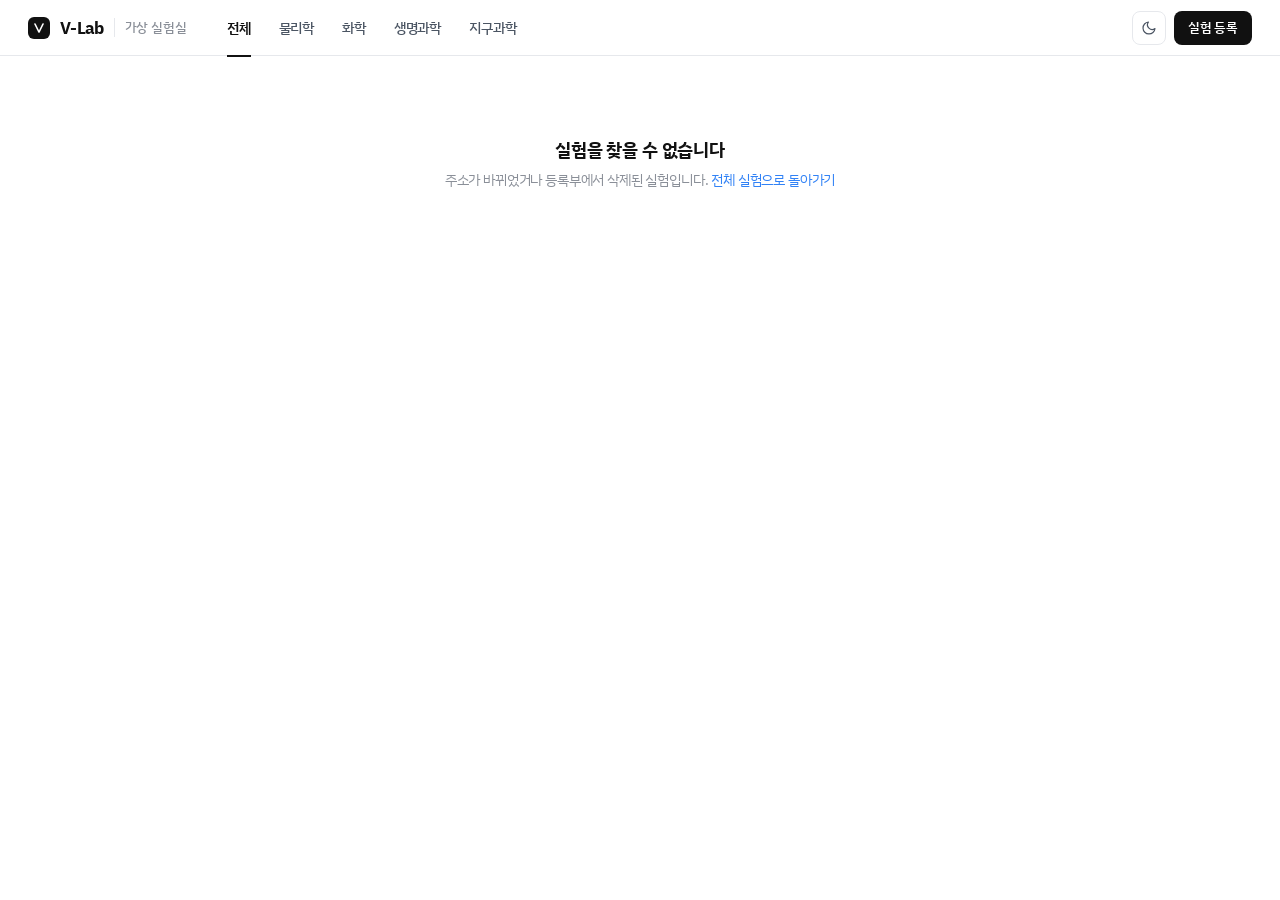
==== lab.html @ 19ac1adb "V-Lab 가상 실험실 사이트 초기 구축 - 홈/과목별 실험 그리드, 검색, 학년·단원 필터, 최근 본 실험 (index.html) - 실험 뷰어: 상단 바 고정, 개별 실험 탭," ====
<!DOCTYPE html>
<html lang="ko">
<head>
  <meta charset="UTF-8">
  <meta name="viewport" content="width=device-width, initial-scale=1">
  <title>실험 · V-Lab</title>
  <link rel="icon" href="data:image/svg+xml,%3Csvg xmlns='http://www.w3.org/2000/svg' viewBox='0 0 24 24'%3E%3Crect width='24' height='24' rx='6' fill='%23111'/%3E%3Cpath d='M6 6l6 12 6-12' fill='none' stroke='%23fff' stroke-width='2.6' stroke-linecap='round' stroke-linejoin='round'/%3E%3C/svg%3E">
  <link rel="stylesheet" href="assets/css/site.css">
  <script src="data/labs.js"></script>
  <script src="assets/js/site.js"></script>
  <style>
    .fs-exit { position: fixed; right: 14px; top: 14px; z-index: 30; display: none; }
    body.fs .fs-exit { display: inline-flex; opacity: .35; }
    body.fs .fs-exit:hover { opacity: 1; }
  </style>
</head>
<body class="viewer">
  <div id="hdr"></div>
  <div id="app" style="display:contents"></div>
  <button class="ic fs-exit" id="fsExit" title="전체화면 종료"></button>

  <script>
    (function () {
      const { D, SUBJ, I, esc, items, recent } = VL;
      const p = new URLSearchParams(location.search);
      const lab = D.labs.find(l => l.id === p.get("id"));
      const app = document.getElementById("app");

      if (!lab) {
        document.getElementById("hdr").innerHTML = VL.header("all", { search: false });
        VL.bindHeader();
        app.innerHTML = `<div class="notfound"><b>실험을 찾을 수 없습니다</b>주소가 바뀌었거나 등록부에서 삭제된 실험입니다. <a href="index.html#/" style="color:var(--accent)">전체 실험으로 돌아가기</a></div>`;
        return;
      }

      const subj = SUBJ[lab.subject] || {};
      const exps = lab.experiments || [];
      let cur = exps.length ? Math.min(Math.max(parseInt(p.get("exp") || "0", 10) || 0, 0), exps.length - 1) : null;
      const key = () => lab.id + (cur != null ? ":" + cur : "");
      const hashFor = i => (i != null ? `exp=${i}&embed` : "embed");
      const standaloneUrl = () => lab.file + (cur != null ? `#exp=${cur}` : "");

      document.getElementById("hdr").innerHTML = VL.header(lab.subject, { search: false });
      VL.bindHeader();

      app.innerHTML = `
        <div class="sub" data-subject="${esc(lab.subject)}">
          <div class="bc"><a href="index.html#/s/${esc(lab.subject)}">${I.back}<i></i>${esc(subj.name || "")}</a><em>/</em><span id="labTitle">${esc(lab.title)}</span></div>
          <div class="etabs" id="etabs">${exps.map((e, i) => `<button data-i="${i}" class="${i === cur ? "on" : ""}">${i + 1}. ${esc(e.title)}</button>`).join("")}</div>
          <div class="r">
            <button class="ic hide-sm" id="btnInfo" title="실험 정보">${I.info}</button>
            <button class="ic" id="btnFull" title="전체화면">${I.full}</button>
            <a class="ic hide-sm" id="btnExt" href="${esc(standaloneUrl())}" target="_blank" rel="noopener" title="새 창에서 열기">${I.ext}</a>
          </div>
        </div>
        <div class="frame">
          <div class="loading" id="loading">불러오는 중…</div>
          <iframe id="fr" src="${esc(lab.file)}#${hashFor(cur)}" title="${esc(lab.title)}" allow="fullscreen"></iframe>
          <aside class="info" id="info">
            <div style="display:flex;justify-content:space-between;align-items:center;margin-bottom:10px;"><span class="mono" style="font-size:11px;color:var(--muted)">${esc(lab.subject.toUpperCase())}</span><button class="ic" id="btnInfoClose" style="width:28px;height:28px">${I.close}</button></div>
            <h2>${esc(lab.title)}</h2>
            <p>${esc(lab.summary || "")}</p>
            <dl>
              ${lab.unit ? `<dt>단원</dt><dd>${esc(lab.unit)}</dd>` : ""}
              ${(lab.grade || []).length ? `<dt>대상</dt><dd>${esc(lab.grade.join(" · "))}</dd>` : ""}
              ${lab.author ? `<dt>제작</dt><dd>${esc(lab.author)}${lab.added ? ` · ${esc(lab.added)}` : ""}</dd>` : ""}
            </dl>
            ${exps.length ? `<div class="list" id="ilist">${exps.map((e, i) => `<button data-i="${i}" class="${i === cur ? "on" : ""}"><i>${i + 1}</i>${esc(e.title)}</button>`).join("")}</div>` : ""}
            ${(lab.tags || []).length ? `<div class="tags">${lab.tags.map(t => `<span>${esc(t)}</span>`).join("")}</div>` : ""}
            <a class="open-new" href="${esc(standaloneUrl())}" target="_blank" rel="noopener">실험 파일만 새 창에서 열기 ↗</a>
          </aside>
        </div>`;

      const fr = document.getElementById("fr");
      fr.addEventListener("load", () => document.getElementById("loading").classList.add("hide"));
      setTimeout(() => document.getElementById("loading").classList.add("hide"), 4000);

      function select(i) {
        cur = i;
        try { fr.contentWindow.location.hash = hashFor(i); } catch (e) { fr.src = lab.file + "#" + hashFor(i); }
        document.querySelectorAll("#etabs button, #ilist button").forEach(b => b.classList.toggle("on", +b.dataset.i === i));
        const u = new URL(location.href); u.searchParams.set("exp", i); history.replaceState(null, "", u);
        document.getElementById("btnExt").href = standaloneUrl();
        document.querySelector(".open-new").href = standaloneUrl();
        document.title = `${exps[i].title} · ${lab.title} · V-Lab`;
        recent.push(key());
        const tab = document.querySelector(`#etabs button[data-i="${i}"]`); if (tab) tab.scrollIntoView({ block: "nearest", inline: "nearest" });
      }
      document.querySelectorAll("#etabs button, #ilist button").forEach(b => b.addEventListener("click", () => select(+b.dataset.i)));
      document.title = (cur != null ? exps[cur].title + " · " : "") + lab.title + " · V-Lab";
      recent.push(key());
      if (cur != null) { const t = document.querySelector(`#etabs button[data-i="${cur}"]`); if (t) t.scrollIntoView({ inline: "nearest" }); }

      // 정보 패널
      const info = document.getElementById("info");
      const toggleInfo = () => { info.classList.toggle("open"); document.getElementById("btnInfo").classList.toggle("on", info.classList.contains("open")); };
      document.getElementById("btnInfo").addEventListener("click", toggleInfo);
      document.getElementById("btnInfoClose").addEventListener("click", toggleInfo);

      // 전체화면: 상단 바 숨김 + 가능하면 브라우저 전체화면
      const fsExit = document.getElementById("fsExit"); fsExit.innerHTML = I.close;
      function setFs(on) {
        document.body.classList.toggle("fs", on);
        if (on && document.documentElement.requestFullscreen && !document.fullscreenElement) document.documentElement.requestFullscreen().catch(() => { });
        if (!on && document.fullscreenElement) document.exitFullscreen().catch(() => { });
      }
      document.getElementById("btnFull").addEventListener("click", () => setFs(!document.body.classList.contains("fs")));
      fsExit.addEventListener("click", () => setFs(false));
      document.addEventListener("fullscreenchange", () => { if (!document.fullscreenElement) document.body.classList.remove("fs"); });
      window.addEventListener("keydown", e => { if (e.key === "Escape" && document.body.classList.contains("fs")) setFs(false); });
    })();
  </script>
</body>
</html>
---- assets/css/site.css ----
/* =====================================================================
 *  V-Lab 사이트 스타일 (index.html · lab.html · manage.html)
 *  밝은 바탕, 1px 선, 검정 포인트 하나. 과목색은 작은 점에만 사용.
 * ===================================================================== */
@import url('https://fonts.googleapis.com/css2?family=IBM+Plex+Sans+KR:wght@400;500;600;700&family=IBM+Plex+Mono:wght@500&display=swap');

:root {
  --font: 'IBM Plex Sans KR', 'Pretendard', -apple-system, 'Apple SD Gothic Neo', 'Noto Sans KR', sans-serif;
  --mono: 'IBM Plex Mono', ui-monospace, Menlo, Consolas, monospace;
  --bg: #ffffff; --bg-2: #F6F6F7; --panel: #ffffff;
  --text: #111111; --text-2: #4B5563; --muted: #8A8F98;
  --line: #E6E8EC; --line-2: #F0F1F3;
  --accent: #3182F6;
  --phys: #2F6BFF; --chem: #F0640A; --bio: #12A66B; --earth: #7A5AF8;
  --maxw: 1280px; --top-h: 56px; --sub-h: 46px;
}
:root[data-theme="dark"] {
  --bg: #0E0F12; --bg-2: #16181D; --panel: #15171C;
  --text: #F2F3F5; --text-2: #B6BAC3; --muted: #7C8290;
  --line: #262931; --line-2: #1D2027;
}
*, *::before, *::after { box-sizing: border-box; }
html, body { height: 100%; }
body {
  margin: 0; background: var(--bg); color: var(--text); font-family: var(--font); font-size: 14px; line-height: 1.5;
  letter-spacing: -0.012em; -webkit-font-smoothing: antialiased; display: flex; flex-direction: column;
}
a { color: inherit; text-decoration: none; }
button { font: inherit; color: inherit; cursor: pointer; background: none; border: 0; padding: 0; }
svg { display: block; }
.mono { font-family: var(--mono); letter-spacing: .02em; }
.sr-only { position: absolute; width: 1px; height: 1px; overflow: hidden; clip: rect(0 0 0 0); }
[data-subject="physics"]   { --sc: var(--phys); }
[data-subject="chemistry"] { --sc: var(--chem); }
[data-subject="biology"]   { --sc: var(--bio); }
[data-subject="earth"]     { --sc: var(--earth); }

/* 상단 바 ------------------------------------------------------------- */
.top {
  position: sticky; top: 0; z-index: 20; height: var(--top-h); flex: none;
  display: flex; align-items: center; gap: 28px; padding: 0 28px;
  background: color-mix(in srgb, var(--bg) 90%, transparent); backdrop-filter: blur(10px); border-bottom: 1px solid var(--line);
}
.wm { display: flex; align-items: center; gap: 10px; font-weight: 700; font-size: 17px; letter-spacing: -0.04em; white-space: nowrap; }
.wm i { width: 22px; height: 22px; border-radius: 6px; background: var(--text); display: grid; place-items: center; flex: none; }
.wm i svg { width: 14px; height: 14px; stroke: var(--bg); }
.wm span { font-weight: 500; font-size: 12.5px; color: var(--muted); letter-spacing: -0.01em; padding-left: 10px; border-left: 1px solid var(--line); }
.tabs { display: flex; gap: 4px; height: var(--top-h); }
.tabs a { display: flex; align-items: center; padding: 0 12px; font-size: 14px; font-weight: 500; color: var(--text-2); position: relative; white-space: nowrap; }
.tabs a:hover { color: var(--text); }
.tabs a.on { color: var(--text); font-weight: 600; }
.tabs a.on::after { content: ""; position: absolute; left: 12px; right: 12px; bottom: -1px; height: 2px; background: var(--text); }
.top .r { margin-left: auto; display: flex; gap: 8px; align-items: center; }
.sr { display: flex; align-items: center; gap: 8px; width: 230px; height: 34px; border: 1px solid var(--line); border-radius: 8px; padding: 0 10px; color: var(--muted); font-size: 13px; background: var(--panel); }
.sr svg { width: 15px; height: 15px; flex: none; }
.sr input { flex: 1; min-width: 0; border: 0; outline: 0; background: transparent; color: var(--text); font: inherit; font-size: 13px; }
.sr input::placeholder { color: var(--muted); }
.sr kbd { font-family: var(--mono); font-size: 11px; color: var(--muted); }
.sr:focus-within { border-color: var(--text); }
.bk { height: 34px; padding: 0 14px; border-radius: 8px; background: var(--text); color: var(--bg); font-weight: 600; font-size: 13px; display: inline-flex; align-items: center; gap: 6px; white-space: nowrap; }
.bk:hover { opacity: .85; }
.ic { width: 34px; height: 34px; border: 1px solid var(--line); border-radius: 8px; display: inline-flex; align-items: center; justify-content: center; color: var(--text-2); background: var(--panel); flex: none; }
.ic:hover { color: var(--text); background: var(--bg-2); }
.ic svg { width: 16px; height: 16px; stroke: currentColor; fill: none; stroke-width: 1.8; stroke-linecap: round; stroke-linejoin: round; }
.ic.on { background: var(--text); color: var(--bg); border-color: var(--text); }
.mtabs { display: none; }

/* 페이지 ------------------------------------------------------------- */
.page { flex: 1; }
.wrap { max-width: var(--maxw); margin: 0 auto; padding: 36px 28px 48px; }
.hd { display: flex; align-items: flex-end; gap: 24px; margin-bottom: 22px; flex-wrap: wrap; }
.hd h1 { font-size: 30px; font-weight: 600; letter-spacing: -0.035em; line-height: 1.1; margin: 0; }
.hd .eb { font-size: 11px; color: var(--muted); margin-bottom: 8px; }
.hd p { color: var(--muted); font-size: 14px; margin: 0; padding-bottom: 3px; }
.hd .f { margin-left: auto; display: flex; gap: 18px; align-items: center; padding-bottom: 4px; flex-wrap: wrap; }
.seg { display: flex; gap: 14px; font-size: 13.5px; font-weight: 500; color: var(--muted); }
.seg button { color: inherit; font-weight: inherit; }
.seg button:hover { color: var(--text-2); }
.seg button.on { color: var(--text); font-weight: 600; }
.sel { font-size: 13.5px; color: var(--text-2); border: 0; background: transparent; padding-right: 2px; cursor: pointer; outline: 0; max-width: 220px; text-overflow: ellipsis; }
.sel option { color: #111; }

.grid { display: grid; grid-template-columns: repeat(5, 1fr); gap: 26px 22px; }
.card { display: block; min-width: 0; }
.th { aspect-ratio: 16 / 10; border-radius: 10px; border: 1px solid var(--line); overflow: hidden; background: var(--bg-2); position: relative; }
.th img { width: 100%; height: 100%; object-fit: cover; display: block; transition: transform .3s ease; }
.card:hover .th img { transform: scale(1.03); }
.th .no { position: absolute; right: 8px; bottom: 8px; font-family: var(--mono); font-size: 10.5px; color: #fff; background: rgba(0,0,0,.55); border-radius: 4px; padding: 2px 6px; }
.th .ph { display: grid; place-items: center; height: 100%; color: var(--muted); }
.th .ph svg { width: 34px; height: 34px; stroke: currentColor; fill: none; stroke-width: 1.4; opacity: .5; }
.card h3 { font-size: 14.5px; font-weight: 600; margin: 11px 0 0; letter-spacing: -0.02em; line-height: 1.3; }
.card p { font-size: 12.5px; color: var(--muted); margin: 2px 0 0; display: flex; align-items: center; gap: 6px; white-space: nowrap; overflow: hidden; text-overflow: ellipsis; }
.card p i { width: 6px; height: 6px; border-radius: 50%; flex: none; background: var(--sc, var(--muted)); }
.empty { padding: 60px 0; text-align: center; color: var(--muted); font-size: 14px; }
.empty b { display: block; color: var(--text-2); margin-bottom: 4px; font-weight: 600; }
.empty a { color: var(--accent); font-weight: 500; }

/* 푸터 --------------------------------------------------------------- */
.foot { border-top: 1px solid var(--line); padding: 18px 28px; display: flex; justify-content: space-between; gap: 12px; flex-wrap: wrap; font-size: 11.5px; color: var(--muted); }
.foot a { color: var(--text-2); }

/* 뷰어 (lab.html) ----------------------------------------------------- */
body.viewer { height: 100vh; height: 100dvh; overflow: hidden; }
.sub { height: var(--sub-h); flex: none; border-bottom: 1px solid var(--line); display: flex; align-items: center; padding: 0 28px; gap: 18px; background: var(--bg); }
.sub .bc { display: flex; align-items: center; gap: 8px; font-size: 14px; font-weight: 600; white-space: nowrap; min-width: 0; }
.sub .bc a { color: var(--muted); font-weight: 500; display: inline-flex; align-items: center; gap: 6px; }
.sub .bc a:hover { color: var(--text); }
.sub .bc a svg { width: 14px; height: 14px; stroke: currentColor; fill: none; stroke-width: 2; stroke-linecap: round; stroke-linejoin: round; }
.sub .bc em { font-style: normal; color: var(--line); font-weight: 400; }
.sub .bc i { width: 7px; height: 7px; border-radius: 50%; background: var(--sc); display: inline-block; }
.etabs { display: flex; gap: 2px; height: var(--sub-h); overflow-x: auto; scrollbar-width: none; min-width: 0; }
.etabs::-webkit-scrollbar { display: none; }
.etabs button { display: flex; align-items: center; padding: 0 10px; font-size: 13px; color: var(--muted); white-space: nowrap; position: relative; font-weight: 500; }
.etabs button:hover { color: var(--text-2); }
.etabs button.on { color: var(--text); font-weight: 600; }
.etabs button.on::after { content: ""; position: absolute; left: 10px; right: 10px; bottom: -1px; height: 2px; background: var(--text); }
.sub .r { margin-left: auto; display: flex; gap: 6px; flex: none; }
.frame { flex: 1; min-height: 0; display: flex; position: relative; }
.frame iframe { flex: 1; width: 100%; height: 100%; border: 0; background: #fff; }
.info { width: 320px; flex: none; border-left: 1px solid var(--line); background: var(--bg); padding: 22px; overflow-y: auto; display: none; }
.info.open { display: block; }
.info h2 { font-size: 16px; font-weight: 600; margin: 0 0 6px; letter-spacing: -0.02em; }
.info p { font-size: 13px; color: var(--text-2); line-height: 1.6; margin: 0; }
.info dl { margin: 16px 0 0; display: grid; grid-template-columns: 58px 1fr; gap: 8px 10px; font-size: 13px; }
.info dt { color: var(--muted); } .info dd { margin: 0; color: var(--text); }
.info .list { margin-top: 16px; display: flex; flex-direction: column; gap: 4px; }
.info .list button { text-align: left; font-size: 13px; padding: 7px 10px; border-radius: 8px; color: var(--text-2); display: flex; gap: 8px; }
.info .list button i { font-style: normal; color: var(--muted); font-family: var(--mono); font-size: 11px; width: 16px; }
.info .list button:hover { background: var(--bg-2); }
.info .list button.on { background: var(--text); color: var(--bg); }
.info .list button.on i { color: inherit; opacity: .6; }
.info .tags { margin-top: 14px; display: flex; flex-wrap: wrap; gap: 6px; }
.info .tags span { font-size: 11.5px; color: var(--text-2); border: 1px solid var(--line); border-radius: 999px; padding: 2px 9px; }
.info .open-new { margin-top: 18px; font-size: 12.5px; color: var(--accent); font-weight: 500; }
.loading { position: absolute; inset: 0; display: grid; place-items: center; background: var(--bg); color: var(--muted); font-size: 13px; pointer-events: none; transition: opacity .25s; }
.loading.hide { opacity: 0; }
body.fs .top, body.fs .sub { display: none; }
.notfound { padding: 80px 28px; text-align: center; color: var(--muted); }
.notfound b { display: block; color: var(--text); font-size: 18px; margin-bottom: 6px; }

/* 등록 도우미 (manage.html) ------------------------------------------- */
.cols { display: grid; grid-template-columns: 1fr 1fr; gap: 28px; align-items: start; }
.box { border: 1px solid var(--line); border-radius: 12px; padding: 22px; background: var(--panel); }
.box h2 { font-size: 15px; font-weight: 600; margin: 0 0 4px; }
.box .help { font-size: 12.5px; color: var(--muted); margin: 0 0 16px; }
.fg { display: grid; grid-template-columns: 1fr 1fr; gap: 12px 14px; }
.fg .full { grid-column: 1 / -1; }
.fd label { display: block; font-size: 12px; font-weight: 600; color: var(--text-2); margin-bottom: 5px; }
.fd label small { font-weight: 400; color: var(--muted); }
.fd input, .fd select, .fd textarea { width: 100%; height: 34px; padding: 0 10px; border: 1px solid var(--line); border-radius: 8px; background: var(--panel); color: var(--text); font: inherit; font-size: 13px; outline: 0; }
.fd textarea { height: auto; min-height: 84px; padding: 8px 10px; resize: vertical; font-family: var(--mono); font-size: 12px; }
.fd input:focus, .fd select:focus, .fd textarea:focus { border-color: var(--text); }
.chips { display: flex; gap: 6px; flex-wrap: wrap; }
.chip { font-size: 12.5px; padding: 5px 11px; border: 1px solid var(--line); border-radius: 999px; color: var(--text-2); }
.chip.on { background: var(--text); color: var(--bg); border-color: var(--text); }
pre.code { background: #111; color: #E9EDF6; padding: 16px; border-radius: 10px; overflow: auto; font-family: var(--mono); font-size: 12px; line-height: 1.6; margin: 0; }
:root[data-theme="dark"] pre.code { background: #000; }
.steps { counter-reset: s; list-style: none; padding: 0; margin: 0; display: grid; gap: 10px; }
.steps li { position: relative; padding-left: 32px; font-size: 13px; color: var(--text-2); }
.steps li::before { counter-increment: s; content: counter(s); position: absolute; left: 0; top: 1px; width: 22px; height: 22px; border-radius: 6px; background: var(--text); color: var(--bg); font-size: 11px; font-weight: 600; display: grid; place-items: center; }
code { font-family: var(--mono); font-size: .9em; background: var(--bg-2); border: 1px solid var(--line); padding: 1px 5px; border-radius: 5px; }
table.list { width: 100%; border-collapse: collapse; font-size: 13px; }
table.list th, table.list td { text-align: left; padding: 9px 8px; border-bottom: 1px solid var(--line); vertical-align: top; }
table.list th { color: var(--muted); font-weight: 600; font-size: 11.5px; }
.ok { color: var(--bio); font-weight: 600; } .bad { color: #E5484D; font-weight: 600; }
.toast { position: fixed; left: 50%; bottom: 26px; transform: translateX(-50%) translateY(16px); background: var(--text); color: var(--bg); padding: 9px 16px; border-radius: 8px; font-size: 13px; font-weight: 500; opacity: 0; transition: .2s; pointer-events: none; z-index: 99; }
.toast.show { opacity: 1; transform: translateX(-50%); }

/* 반응형 ------------------------------------------------------------- */
@media (max-width: 1100px) { .grid { grid-template-columns: repeat(4, 1fr); } }
@media (max-width: 900px) { .grid { grid-template-columns: repeat(3, 1fr); } .cols { grid-template-columns: 1fr; } }
@media (max-width: 720px) {
  .top { padding: 0 16px; gap: 12px; }
  .tabs, .sr, .bk, .hide-sm { display: none; }
  .mtabs { display: flex; gap: 18px; padding: 0 16px; border-bottom: 1px solid var(--line); height: 44px; overflow-x: auto; scrollbar-width: none; flex: none; }
  .mtabs a { display: flex; align-items: center; font-size: 14px; color: var(--muted); white-space: nowrap; position: relative; font-weight: 500; }
  .mtabs a.on { color: var(--text); font-weight: 600; }
  .mtabs a.on::after { content: ""; position: absolute; left: 0; right: 0; bottom: -1px; height: 2px; background: var(--text); }
  .wrap { padding: 22px 16px 30px; }
  .hd { flex-direction: column; align-items: flex-start; gap: 4px; margin-bottom: 16px; }
  .hd h1 { font-size: 26px; } .hd .f { margin-left: 0; padding-top: 10px; gap: 14px; }
  .grid { grid-template-columns: 1fr 1fr; gap: 18px 12px; }
  .sr.m { display: flex; width: 100%; margin: 10px 16px 0; }
  .sub { padding: 0 12px; gap: 10px; height: auto; flex-wrap: wrap; }
  .sub .bc { height: 44px; } .sub .r { height: 44px; align-items: center; }
  .etabs { order: 3; width: 100%; height: 40px; }
  .info { position: absolute; inset: 0; width: auto; border-left: 0; z-index: 5; }
  .fg { grid-template-columns: 1fr; }
  .foot { padding: 16px; }
}
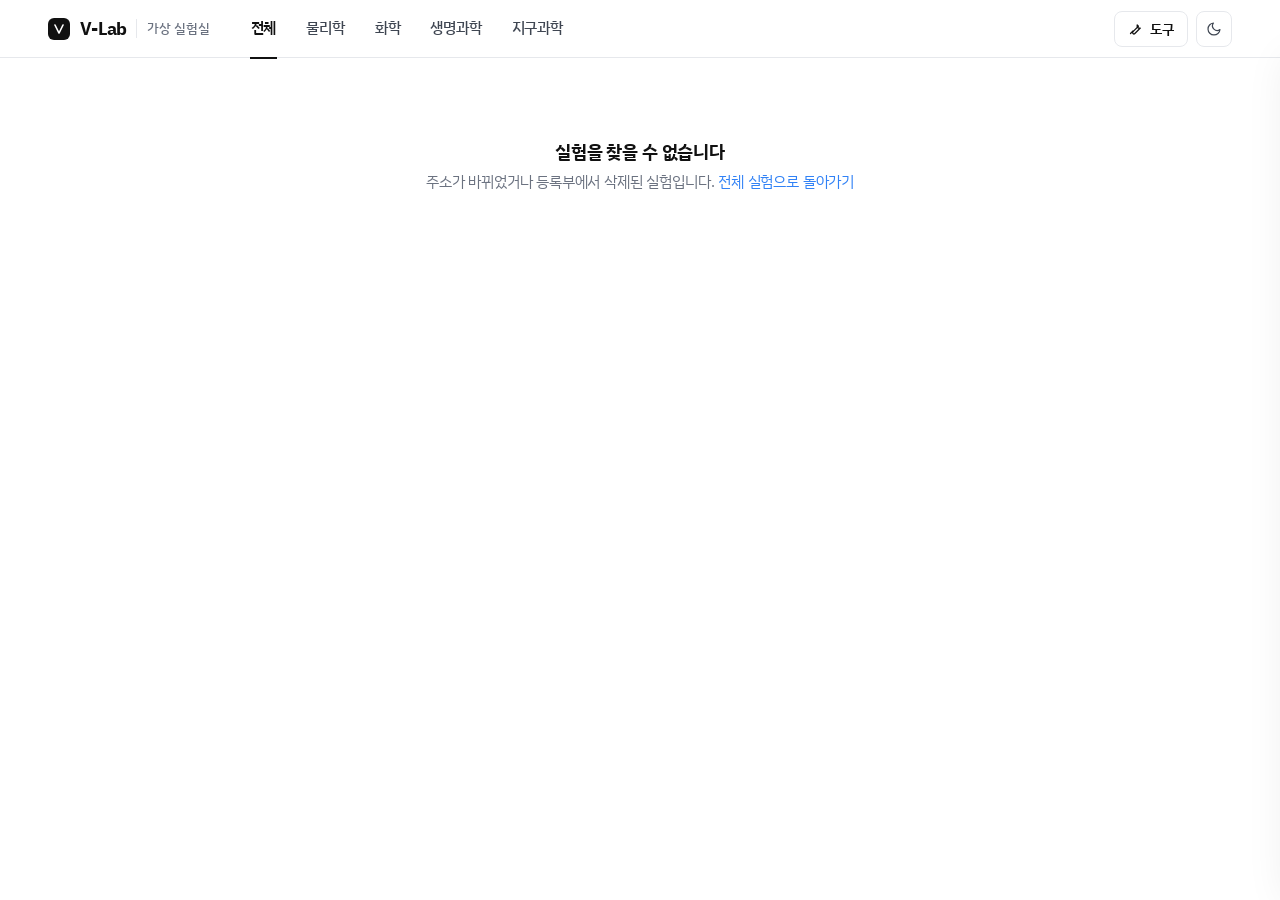
==== commit 513c42ff: "도구 패널 추가: 단위 환산, 공학용·화학 계산기, 과목별 부록 자료 - 상단 바 '도구' 버튼으로 오른쪽 패널 열기, 다시 누르거나 바깥 클릭·Esc 로 닫기 (실험 뷰어 안에서" ====
--- a/lab.html
+++ b/lab.html
@@ -8,6 +8,11 @@
   <link rel="stylesheet" href="assets/css/site.css">
   <script src="data/labs.js"></script>
   <script src="assets/js/site.js"></script>
+  <script src="data/reference/chemistry.js"></script>
+  <script src="data/reference/physics.js"></script>
+  <script src="data/reference/biology.js"></script>
+  <script src="data/reference/earth.js"></script>
+  <script src="assets/js/tools.js"></script>
   <style>
     .fs-exit { position: fixed; right: 14px; top: 14px; z-index: 30; display: none; }
     body.fs .fs-exit { display: inline-flex; opacity: .35; }
--- a/assets/css/site.css
+++ b/assets/css/site.css
@@ -8,21 +8,21 @@
   --font: 'IBM Plex Sans KR', 'Pretendard', -apple-system, 'Apple SD Gothic Neo', 'Noto Sans KR', sans-serif;
   --mono: 'IBM Plex Mono', ui-monospace, Menlo, Consolas, monospace;
   --bg: #ffffff; --bg-2: #F6F6F7; --panel: #ffffff;
-  --text: #111111; --text-2: #4B5563; --muted: #8A8F98;
+  --text: #111111; --text-2: #3F4652; --muted: #6B7280;
   --line: #E6E8EC; --line-2: #F0F1F3;
   --accent: #3182F6;
   --phys: #2F6BFF; --chem: #F0640A; --bio: #12A66B; --earth: #7A5AF8;
-  --maxw: 1280px; --top-h: 56px; --sub-h: 46px;
+  --maxw: 1800px; --top-h: 58px; --sub-h: 48px; --gutter: 48px;
 }
 :root[data-theme="dark"] {
   --bg: #0E0F12; --bg-2: #16181D; --panel: #15171C;
-  --text: #F2F3F5; --text-2: #B6BAC3; --muted: #7C8290;
+  --text: #F2F3F5; --text-2: #C3C8D1; --muted: #9AA1AE;
   --line: #262931; --line-2: #1D2027;
 }
 *, *::before, *::after { box-sizing: border-box; }
 html, body { height: 100%; }
 body {
-  margin: 0; background: var(--bg); color: var(--text); font-family: var(--font); font-size: 14px; line-height: 1.5;
+  margin: 0; background: var(--bg); color: var(--text); font-family: var(--font); font-size: 15px; line-height: 1.5;
   letter-spacing: -0.012em; -webkit-font-smoothing: antialiased; display: flex; flex-direction: column;
 }
 a { color: inherit; text-decoration: none; }
@@ -38,28 +38,28 @@
 /* 상단 바 ------------------------------------------------------------- */
 .top {
   position: sticky; top: 0; z-index: 20; height: var(--top-h); flex: none;
-  display: flex; align-items: center; gap: 28px; padding: 0 28px;
+  display: flex; align-items: center; gap: 28px; padding: 0 var(--gutter);
   background: color-mix(in srgb, var(--bg) 90%, transparent); backdrop-filter: blur(10px); border-bottom: 1px solid var(--line);
 }
-.wm { display: flex; align-items: center; gap: 10px; font-weight: 700; font-size: 17px; letter-spacing: -0.04em; white-space: nowrap; }
+.wm { display: flex; align-items: center; gap: 10px; font-weight: 700; font-size: 18px; letter-spacing: -0.04em; white-space: nowrap; }
 .wm i { width: 22px; height: 22px; border-radius: 6px; background: var(--text); display: grid; place-items: center; flex: none; }
 .wm i svg { width: 14px; height: 14px; stroke: var(--bg); }
-.wm span { font-weight: 500; font-size: 12.5px; color: var(--muted); letter-spacing: -0.01em; padding-left: 10px; border-left: 1px solid var(--line); }
+.wm span { font-weight: 500; font-size: 13px; color: var(--muted); letter-spacing: -0.01em; padding-left: 10px; border-left: 1px solid var(--line); }
 .tabs { display: flex; gap: 4px; height: var(--top-h); }
-.tabs a { display: flex; align-items: center; padding: 0 12px; font-size: 14px; font-weight: 500; color: var(--text-2); position: relative; white-space: nowrap; }
+.tabs a { display: flex; align-items: center; padding: 0 13px; font-size: 15px; font-weight: 500; color: var(--text-2); position: relative; white-space: nowrap; }
 .tabs a:hover { color: var(--text); }
 .tabs a.on { color: var(--text); font-weight: 600; }
 .tabs a.on::after { content: ""; position: absolute; left: 12px; right: 12px; bottom: -1px; height: 2px; background: var(--text); }
 .top .r { margin-left: auto; display: flex; gap: 8px; align-items: center; }
-.sr { display: flex; align-items: center; gap: 8px; width: 230px; height: 34px; border: 1px solid var(--line); border-radius: 8px; padding: 0 10px; color: var(--muted); font-size: 13px; background: var(--panel); }
+.sr { display: flex; align-items: center; gap: 8px; width: 250px; height: 36px; border: 1px solid var(--line); border-radius: 8px; padding: 0 10px; color: var(--muted); font-size: 13px; background: var(--panel); }
 .sr svg { width: 15px; height: 15px; flex: none; }
-.sr input { flex: 1; min-width: 0; border: 0; outline: 0; background: transparent; color: var(--text); font: inherit; font-size: 13px; }
+.sr input { flex: 1; min-width: 0; border: 0; outline: 0; background: transparent; color: var(--text); font: inherit; font-size: 14px; }
 .sr input::placeholder { color: var(--muted); }
 .sr kbd { font-family: var(--mono); font-size: 11px; color: var(--muted); }
 .sr:focus-within { border-color: var(--text); }
-.bk { height: 34px; padding: 0 14px; border-radius: 8px; background: var(--text); color: var(--bg); font-weight: 600; font-size: 13px; display: inline-flex; align-items: center; gap: 6px; white-space: nowrap; }
+.bk { height: 36px; padding: 0 15px; border-radius: 8px; background: var(--text); color: var(--bg); font-weight: 600; font-size: 14px; display: inline-flex; align-items: center; gap: 6px; white-space: nowrap; }
 .bk:hover { opacity: .85; }
-.ic { width: 34px; height: 34px; border: 1px solid var(--line); border-radius: 8px; display: inline-flex; align-items: center; justify-content: center; color: var(--text-2); background: var(--panel); flex: none; }
+.ic { width: 36px; height: 36px; border: 1px solid var(--line); border-radius: 8px; display: inline-flex; align-items: center; justify-content: center; color: var(--text-2); background: var(--panel); flex: none; }
 .ic:hover { color: var(--text); background: var(--bg-2); }
 .ic svg { width: 16px; height: 16px; stroke: currentColor; fill: none; stroke-width: 1.8; stroke-linecap: round; stroke-linejoin: round; }
 .ic.on { background: var(--text); color: var(--bg); border-color: var(--text); }
@@ -67,42 +67,52 @@
 
 /* 페이지 ------------------------------------------------------------- */
 .page { flex: 1; }
-.wrap { max-width: var(--maxw); margin: 0 auto; padding: 36px 28px 48px; }
+.wrap { max-width: var(--maxw); margin: 0 auto; padding: 34px var(--gutter) 56px; }
 .hd { display: flex; align-items: flex-end; gap: 24px; margin-bottom: 22px; flex-wrap: wrap; }
-.hd h1 { font-size: 30px; font-weight: 600; letter-spacing: -0.035em; line-height: 1.1; margin: 0; }
-.hd .eb { font-size: 11px; color: var(--muted); margin-bottom: 8px; }
-.hd p { color: var(--muted); font-size: 14px; margin: 0; padding-bottom: 3px; }
+.hd h1 { font-size: 34px; font-weight: 600; letter-spacing: -0.035em; line-height: 1.1; margin: 0; }
+.hd .eb { font-size: 12px; color: var(--muted); margin-bottom: 8px; }
+.hd p { color: var(--text-2); font-size: 15px; margin: 0; padding-bottom: 4px; }
 .hd .f { margin-left: auto; display: flex; gap: 18px; align-items: center; padding-bottom: 4px; flex-wrap: wrap; }
-.seg { display: flex; gap: 14px; font-size: 13.5px; font-weight: 500; color: var(--muted); }
+.seg { display: flex; gap: 16px; font-size: 14.5px; font-weight: 500; color: var(--muted); }
 .seg button { color: inherit; font-weight: inherit; }
 .seg button:hover { color: var(--text-2); }
 .seg button.on { color: var(--text); font-weight: 600; }
-.sel { font-size: 13.5px; color: var(--text-2); border: 0; background: transparent; padding-right: 2px; cursor: pointer; outline: 0; max-width: 220px; text-overflow: ellipsis; }
+.sel { font-size: 14.5px; color: var(--text-2); border: 0; background: transparent; padding-right: 2px; cursor: pointer; outline: 0; max-width: 220px; text-overflow: ellipsis; }
 .sel option { color: #111; }
 
-.grid { display: grid; grid-template-columns: repeat(5, 1fr); gap: 26px 22px; }
+.grid { display: grid; grid-template-columns: repeat(auto-fill, minmax(280px, 1fr)); gap: 30px 24px; }
 .card { display: block; min-width: 0; }
 .th { aspect-ratio: 16 / 10; border-radius: 10px; border: 1px solid var(--line); overflow: hidden; background: var(--bg-2); position: relative; }
 .th img { width: 100%; height: 100%; object-fit: cover; display: block; transition: transform .3s ease; }
 .card:hover .th img { transform: scale(1.03); }
-.th .no { position: absolute; right: 8px; bottom: 8px; font-family: var(--mono); font-size: 10.5px; color: #fff; background: rgba(0,0,0,.55); border-radius: 4px; padding: 2px 6px; }
+.th .no { position: absolute; right: 8px; bottom: 8px; font-family: var(--mono); font-size: 11.5px; color: #fff; background: rgba(0,0,0,.55); border-radius: 4px; padding: 2px 6px; }
 .th .ph { display: grid; place-items: center; height: 100%; color: var(--muted); }
 .th .ph svg { width: 34px; height: 34px; stroke: currentColor; fill: none; stroke-width: 1.4; opacity: .5; }
-.card h3 { font-size: 14.5px; font-weight: 600; margin: 11px 0 0; letter-spacing: -0.02em; line-height: 1.3; }
-.card p { font-size: 12.5px; color: var(--muted); margin: 2px 0 0; display: flex; align-items: center; gap: 6px; white-space: nowrap; overflow: hidden; text-overflow: ellipsis; }
+.card h3 { font-size: 16px; font-weight: 600; margin: 12px 0 0; letter-spacing: -0.02em; line-height: 1.3; }
+.card p { font-size: 13.5px; color: var(--text-2); margin: 3px 0 0; display: flex; align-items: center; gap: 6px; white-space: nowrap; overflow: hidden; text-overflow: ellipsis; }
 .card p i { width: 6px; height: 6px; border-radius: 50%; flex: none; background: var(--sc, var(--muted)); }
-.empty { padding: 60px 0; text-align: center; color: var(--muted); font-size: 14px; }
+.empty { padding: 60px 0; text-align: center; color: var(--muted); font-size: 15px; }
 .empty b { display: block; color: var(--text-2); margin-bottom: 4px; font-weight: 600; }
 .empty a { color: var(--accent); font-weight: 500; }
 
+/* 홈: 과목별 섹션 ----------------------------------------------------- */
+.sec { margin-bottom: 44px; }
+.sec-hd { display: flex; align-items: baseline; gap: 12px; margin-bottom: 16px; }
+.sec-hd h2 { font-size: 21px; font-weight: 600; letter-spacing: -0.03em; margin: 0; display: flex; align-items: center; gap: 10px; }
+.sec-hd h2 i { width: 9px; height: 9px; border-radius: 50%; background: var(--sc); }
+.sec-hd .n { color: var(--muted); font-size: 14px; }
+.sec-hd a.more { margin-left: auto; font-size: 14px; color: var(--text-2); font-weight: 500; }
+.sec-hd a.more:hover { color: var(--text); }
+.sec .none { color: var(--muted); font-size: 14px; padding: 10px 0 0; }
+
 /* 푸터 --------------------------------------------------------------- */
-.foot { border-top: 1px solid var(--line); padding: 18px 28px; display: flex; justify-content: space-between; gap: 12px; flex-wrap: wrap; font-size: 11.5px; color: var(--muted); }
+.foot { border-top: 1px solid var(--line); padding: 18px var(--gutter); display: flex; justify-content: space-between; gap: 12px; flex-wrap: wrap; font-size: 12.5px; color: var(--muted); }
 .foot a { color: var(--text-2); }
 
 /* 뷰어 (lab.html) ----------------------------------------------------- */
 body.viewer { height: 100vh; height: 100dvh; overflow: hidden; }
-.sub { height: var(--sub-h); flex: none; border-bottom: 1px solid var(--line); display: flex; align-items: center; padding: 0 28px; gap: 18px; background: var(--bg); }
-.sub .bc { display: flex; align-items: center; gap: 8px; font-size: 14px; font-weight: 600; white-space: nowrap; min-width: 0; }
+.sub { height: var(--sub-h); flex: none; border-bottom: 1px solid var(--line); display: flex; align-items: center; padding: 0 var(--gutter); gap: 18px; background: var(--bg); }
+.sub .bc { display: flex; align-items: center; gap: 8px; font-size: 15px; font-weight: 600; white-space: nowrap; min-width: 0; }
 .sub .bc a { color: var(--muted); font-weight: 500; display: inline-flex; align-items: center; gap: 6px; }
 .sub .bc a:hover { color: var(--text); }
 .sub .bc a svg { width: 14px; height: 14px; stroke: currentColor; fill: none; stroke-width: 2; stroke-linecap: round; stroke-linejoin: round; }
@@ -110,21 +120,21 @@
 .sub .bc i { width: 7px; height: 7px; border-radius: 50%; background: var(--sc); display: inline-block; }
 .etabs { display: flex; gap: 2px; height: var(--sub-h); overflow-x: auto; scrollbar-width: none; min-width: 0; }
 .etabs::-webkit-scrollbar { display: none; }
-.etabs button { display: flex; align-items: center; padding: 0 10px; font-size: 13px; color: var(--muted); white-space: nowrap; position: relative; font-weight: 500; }
+.etabs button { display: flex; align-items: center; padding: 0 11px; font-size: 14px; color: var(--muted); white-space: nowrap; position: relative; font-weight: 500; }
 .etabs button:hover { color: var(--text-2); }
 .etabs button.on { color: var(--text); font-weight: 600; }
 .etabs button.on::after { content: ""; position: absolute; left: 10px; right: 10px; bottom: -1px; height: 2px; background: var(--text); }
 .sub .r { margin-left: auto; display: flex; gap: 6px; flex: none; }
 .frame { flex: 1; min-height: 0; display: flex; position: relative; }
 .frame iframe { flex: 1; width: 100%; height: 100%; border: 0; background: #fff; }
-.info { width: 320px; flex: none; border-left: 1px solid var(--line); background: var(--bg); padding: 22px; overflow-y: auto; display: none; }
+.info { width: 340px; flex: none; border-left: 1px solid var(--line); background: var(--bg); padding: 22px; overflow-y: auto; display: none; }
 .info.open { display: block; }
-.info h2 { font-size: 16px; font-weight: 600; margin: 0 0 6px; letter-spacing: -0.02em; }
-.info p { font-size: 13px; color: var(--text-2); line-height: 1.6; margin: 0; }
-.info dl { margin: 16px 0 0; display: grid; grid-template-columns: 58px 1fr; gap: 8px 10px; font-size: 13px; }
+.info h2 { font-size: 17px; font-weight: 600; margin: 0 0 6px; letter-spacing: -0.02em; }
+.info p { font-size: 14px; color: var(--text-2); line-height: 1.6; margin: 0; }
+.info dl { margin: 16px 0 0; display: grid; grid-template-columns: 58px 1fr; gap: 8px 10px; font-size: 14px; }
 .info dt { color: var(--muted); } .info dd { margin: 0; color: var(--text); }
 .info .list { margin-top: 16px; display: flex; flex-direction: column; gap: 4px; }
-.info .list button { text-align: left; font-size: 13px; padding: 7px 10px; border-radius: 8px; color: var(--text-2); display: flex; gap: 8px; }
+.info .list button { text-align: left; font-size: 14px; padding: 7px 10px; border-radius: 8px; color: var(--text-2); display: flex; gap: 8px; }
 .info .list button i { font-style: normal; color: var(--muted); font-family: var(--mono); font-size: 11px; width: 16px; }
 .info .list button:hover { background: var(--bg-2); }
 .info .list button.on { background: var(--text); color: var(--bg); }
@@ -135,7 +145,7 @@
 .loading { position: absolute; inset: 0; display: grid; place-items: center; background: var(--bg); color: var(--muted); font-size: 13px; pointer-events: none; transition: opacity .25s; }
 .loading.hide { opacity: 0; }
 body.fs .top, body.fs .sub { display: none; }
-.notfound { padding: 80px 28px; text-align: center; color: var(--muted); }
+.notfound { padding: 80px var(--gutter); text-align: center; color: var(--muted); }
 .notfound b { display: block; color: var(--text); font-size: 18px; margin-bottom: 6px; }
 
 /* 등록 도우미 (manage.html) ------------------------------------------- */
@@ -166,25 +176,117 @@
 .toast { position: fixed; left: 50%; bottom: 26px; transform: translateX(-50%) translateY(16px); background: var(--text); color: var(--bg); padding: 9px 16px; border-radius: 8px; font-size: 13px; font-weight: 500; opacity: 0; transition: .2s; pointer-events: none; z-index: 99; }
 .toast.show { opacity: 1; transform: translateX(-50%); }
 
+/* 도구 패널 ----------------------------------------------------------- */
+.tb { height: 36px; padding: 0 13px; border: 1px solid var(--line); border-radius: 8px; background: var(--panel); color: var(--text); font-weight: 600; font-size: 14px; display: inline-flex; align-items: center; gap: 7px; white-space: nowrap; }
+.tb svg { width: 15px; height: 15px; }
+.tb:hover { background: var(--bg-2); }
+.tb.on { background: var(--text); color: var(--bg); border-color: var(--text); }
+.tools-backdrop { position: fixed; left: 0; right: 0; top: var(--top-h); bottom: 0; z-index: 19; display: none; }
+.tools-backdrop.open { display: block; }
+.tools {
+  position: fixed; top: var(--top-h); right: 0; bottom: 0; width: 480px; max-width: 100%; z-index: 21; background: var(--bg); border-left: 1px solid var(--line);
+  box-shadow: -12px 0 40px rgba(0,0,0,.08); transform: translateX(104%); transition: transform .22s ease; display: flex; flex-direction: column;
+}
+.tools.open { transform: none; }
+.tools-hd { height: 48px; flex: none; display: flex; align-items: center; gap: 8px; padding: 0 12px 0 16px; border-bottom: 1px solid var(--line); }
+.tools-tabs { display: flex; gap: 2px; flex: 1; height: 100%; }
+.tools-tabs button { padding: 0 11px; font-size: 14px; font-weight: 500; color: var(--text-2); position: relative; }
+.tools-tabs button.on { color: var(--text); font-weight: 600; }
+.tools-tabs button.on::after { content: ""; position: absolute; left: 10px; right: 10px; bottom: -1px; height: 2px; background: var(--text); }
+.tools-body { flex: 1; overflow-y: auto; padding: 16px; font-size: 14px; }
+.tl-row { display: flex; gap: 8px; align-items: center; flex-wrap: wrap; margin-bottom: 10px; }
+.tl-row input, .tl-sel, .tl-search, .tl-expr { height: 36px; padding: 0 10px; border: 1px solid var(--line); border-radius: 8px; background: var(--panel); color: var(--text); font: inherit; font-size: 14px; outline: 0; min-width: 0; flex: 1; }
+.tl-row input:focus, .tl-search:focus, .tl-expr:focus { border-color: var(--text); }
+.tl-expr { font-family: var(--mono); font-size: 15px; }
+.tl-sel { flex: none; }
+.tl-hint { font-size: 12.5px; color: var(--muted); }
+.tl-sub { font-size: 12.5px; font-weight: 600; color: var(--muted); margin: 14px 0 8px; }
+.tl-unit { display: flex; align-items: center; gap: 10px; margin-bottom: 8px; }
+.tl-unit input { width: 170px; flex: none; height: 36px; padding: 0 10px; border: 1px solid var(--line); border-radius: 8px; background: var(--panel); color: var(--text); font-family: var(--mono); font-size: 14px; outline: 0; }
+.tl-unit input:focus { border-color: var(--text); }
+.tl-unit span { color: var(--text-2); }
+.tl-go { height: 36px; padding: 0 16px; border-radius: 8px; background: var(--text); color: var(--bg); font-weight: 700; font-size: 16px; flex: none; }
+.tl-result { font-family: var(--mono); font-size: 22px; font-weight: 500; padding: 10px 12px; background: var(--bg-2); border-radius: 8px; margin-bottom: 10px; min-height: 46px; word-break: break-all; }
+.tl-result.err { color: #E5484D; font-size: 14px; font-family: var(--font); }
+.tl-keys { display: flex; flex-wrap: wrap; gap: 6px; }
+.tl-keys button { min-width: 42px; height: 34px; padding: 0 9px; border: 1px solid var(--line); border-radius: 8px; background: var(--panel); font-family: var(--mono); font-size: 13.5px; color: var(--text); display: inline-flex; flex-direction: column; align-items: center; justify-content: center; line-height: 1.1; }
+.tl-keys button small { font-size: 9.5px; color: var(--muted); font-family: var(--font); }
+.tl-keys button:hover { background: var(--bg-2); }
+.tl-keys .tl-toggle { font-family: var(--font); color: var(--text-2); }
+.tl-hist { margin-top: 10px; display: flex; flex-direction: column; gap: 4px; }
+.tl-hist div { display: flex; justify-content: space-between; gap: 10px; font-family: var(--mono); font-size: 12.5px; color: var(--muted); padding: 4px 6px; border-radius: 6px; cursor: pointer; }
+.tl-hist div:hover { background: var(--bg-2); }
+.tl-hist b { color: var(--text); font-weight: 500; }
+.tl-mini { display: flex; flex-direction: column; gap: 10px; }
+.tl-card { border: 1px solid var(--line); border-radius: 10px; padding: 12px; background: var(--panel); }
+.tl-card b { display: block; font-size: 14px; margin-bottom: 8px; }
+.tl-card .tl-hint { display: block; margin: -4px 0 8px; }
+.tl-card .tl-row { margin-bottom: 0; }
+.tl-card .tl-row input { font-family: var(--mono); }
+.tl-card .tl-row + .tl-row { margin-top: 8px; }
+.tl-out { font-family: var(--mono); font-size: 13.5px; color: var(--accent); margin-top: 8px; min-height: 18px; word-break: break-all; }
+.tl-out:empty { display: none; }
+.tl-toc { display: flex; flex-wrap: wrap; gap: 6px; margin-bottom: 14px; }
+.tl-toc a { font-size: 12.5px; padding: 4px 10px; border: 1px solid var(--line); border-radius: 999px; color: var(--text-2); }
+.tl-toc a:hover { border-color: var(--text); color: var(--text); }
+.tl-sec { margin-bottom: 24px; overflow-x: auto; }
+.tl-sec h4 { font-size: 15px; font-weight: 600; margin: 0 0 8px; padding-top: 4px; }
+.tl-note { font-size: 12.5px; color: var(--muted); margin: 0 0 8px; line-height: 1.5; }
+.tl-table { width: 100%; border-collapse: collapse; font-size: 13px; }
+.tl-table th, .tl-table td { text-align: left; padding: 6px 8px; border-bottom: 1px solid var(--line-2); vertical-align: top; line-height: 1.45; }
+.tl-table td:first-child { white-space: nowrap; }
+.tl-table th { color: var(--muted); font-weight: 600; font-size: 11.5px; white-space: nowrap; }
+.tl-table td:nth-child(n+2) { font-family: var(--mono); font-size: 12.5px; }
+.tl-codon td { font-family: var(--mono) !important; font-size: 11.5px !important; padding: 5px 6px; }
+.tl-codon td div { white-space: nowrap; }
+.tl-codon td b { font-weight: 600; font-family: var(--font); }
+.tl-codon .stop { color: #E5484D; } .tl-codon .start { color: var(--bio); }
+.tl-codon .tl-3rd { color: var(--muted); }
+.tl-list { margin: 0; padding-left: 18px; font-size: 13.5px; line-height: 1.6; color: var(--text-2); }
+.tl-list li + li { margin-top: 4px; }
+.tl-hide { display: none !important; }
+.tl-empty { color: var(--muted); padding: 30px 0; text-align: center; }
+.pt-grid { display: grid; grid-template-columns: repeat(18, 1fr); grid-auto-rows: 24px; gap: 2px; margin-top: 8px; }
+.pt-el { border-radius: 4px; font-size: 10px; font-weight: 600; display: flex; align-items: center; justify-content: center; line-height: 1; color: var(--text); padding: 0; position: relative; }
+.pt-el span { display: none; }
+.pt-el:hover, .pt-el.on { outline: 2px solid var(--text); outline-offset: -1px; z-index: 1; }
+.pt-dim { opacity: .18; }
+.pt-s { background: #E7EEFF; } .pt-p { background: #FFEFD9; } .pt-d { background: #E6F6EE; } .pt-f { background: #EFE8FF; }
+:root[data-theme="dark"] .pt-s { background: #1F2A44; } :root[data-theme="dark"] .pt-p { background: #3D2E1B; } :root[data-theme="dark"] .pt-d { background: #173327; } :root[data-theme="dark"] .pt-f { background: #2B2344; }
+.pt-grid .pt-el[style*="grid-row:9"], .pt-grid .pt-el[style*="grid-row:10"] { top: 6px; }
+.pt-legend { display: flex; flex-wrap: wrap; gap: 6px; margin-top: 16px; font-size: 11.5px; }
+.pt-legend span { padding: 2px 8px; border-radius: 4px; }
+.pt-detail { border: 1px solid var(--line); border-radius: 10px; padding: 12px; background: var(--panel); font-size: 13.5px; color: var(--muted); min-height: 60px; }
+.pt-head { display: flex; align-items: center; gap: 12px; }
+.pt-head > b { font-size: 30px; font-weight: 600; width: 56px; height: 56px; border-radius: 10px; background: var(--bg-2); display: grid; place-items: center; color: var(--text); }
+.pt-name { font-size: 15px; font-weight: 600; color: var(--text); } .pt-name small { font-weight: 500; color: var(--muted); margin-left: 6px; }
+.pt-sub { font-size: 12.5px; color: var(--muted); margin-top: 2px; }
+.pt-detail dl { display: grid; grid-template-columns: 90px 1fr; gap: 5px 10px; margin: 12px 0 0; font-size: 13px; }
+.pt-detail dt { color: var(--muted); } .pt-detail dd { margin: 0; color: var(--text); font-family: var(--mono); }
+@media (max-width: 720px) { .tools { width: 100%; } .tl-unit input { width: 140px; } .tb { padding: 0 10px; } }
+
 /* 반응형 ------------------------------------------------------------- */
-@media (max-width: 1100px) { .grid { grid-template-columns: repeat(4, 1fr); } }
-@media (max-width: 900px) { .grid { grid-template-columns: repeat(3, 1fr); } .cols { grid-template-columns: 1fr; } }
+@media (max-width: 1200px) { :root { --gutter: 28px; } }
+@media (max-width: 900px) { .cols { grid-template-columns: 1fr; } }
 @media (max-width: 720px) {
-  .top { padding: 0 16px; gap: 12px; }
+  :root { --gutter: 16px; }
+  .top { gap: 12px; }
   .tabs, .sr, .bk, .hide-sm { display: none; }
   .mtabs { display: flex; gap: 18px; padding: 0 16px; border-bottom: 1px solid var(--line); height: 44px; overflow-x: auto; scrollbar-width: none; flex: none; }
   .mtabs a { display: flex; align-items: center; font-size: 14px; color: var(--muted); white-space: nowrap; position: relative; font-weight: 500; }
   .mtabs a.on { color: var(--text); font-weight: 600; }
   .mtabs a.on::after { content: ""; position: absolute; left: 0; right: 0; bottom: -1px; height: 2px; background: var(--text); }
   .wrap { padding: 22px 16px 30px; }
+  .sec { margin-bottom: 30px; } .sec-hd h2 { font-size: 18px; }
   .hd { flex-direction: column; align-items: flex-start; gap: 4px; margin-bottom: 16px; }
-  .hd h1 { font-size: 26px; } .hd .f { margin-left: 0; padding-top: 10px; gap: 14px; }
-  .grid { grid-template-columns: 1fr 1fr; gap: 18px 12px; }
+  .hd h1 { font-size: 28px; } .hd .f { margin-left: 0; padding-top: 10px; gap: 14px; }
+  .grid { grid-template-columns: 1fr 1fr; gap: 20px 12px; }
+  .card h3 { font-size: 14.5px; } .card p { font-size: 12.5px; }
   .sr.m { display: flex; width: 100%; margin: 10px 16px 0; }
-  .sub { padding: 0 12px; gap: 10px; height: auto; flex-wrap: wrap; }
+  .sub { gap: 10px; height: auto; flex-wrap: wrap; }
   .sub .bc { height: 44px; } .sub .r { height: 44px; align-items: center; }
   .etabs { order: 3; width: 100%; height: 40px; }
   .info { position: absolute; inset: 0; width: auto; border-left: 0; z-index: 5; }
   .fg { grid-template-columns: 1fr; }
-  .foot { padding: 16px; }
-}
+
+}
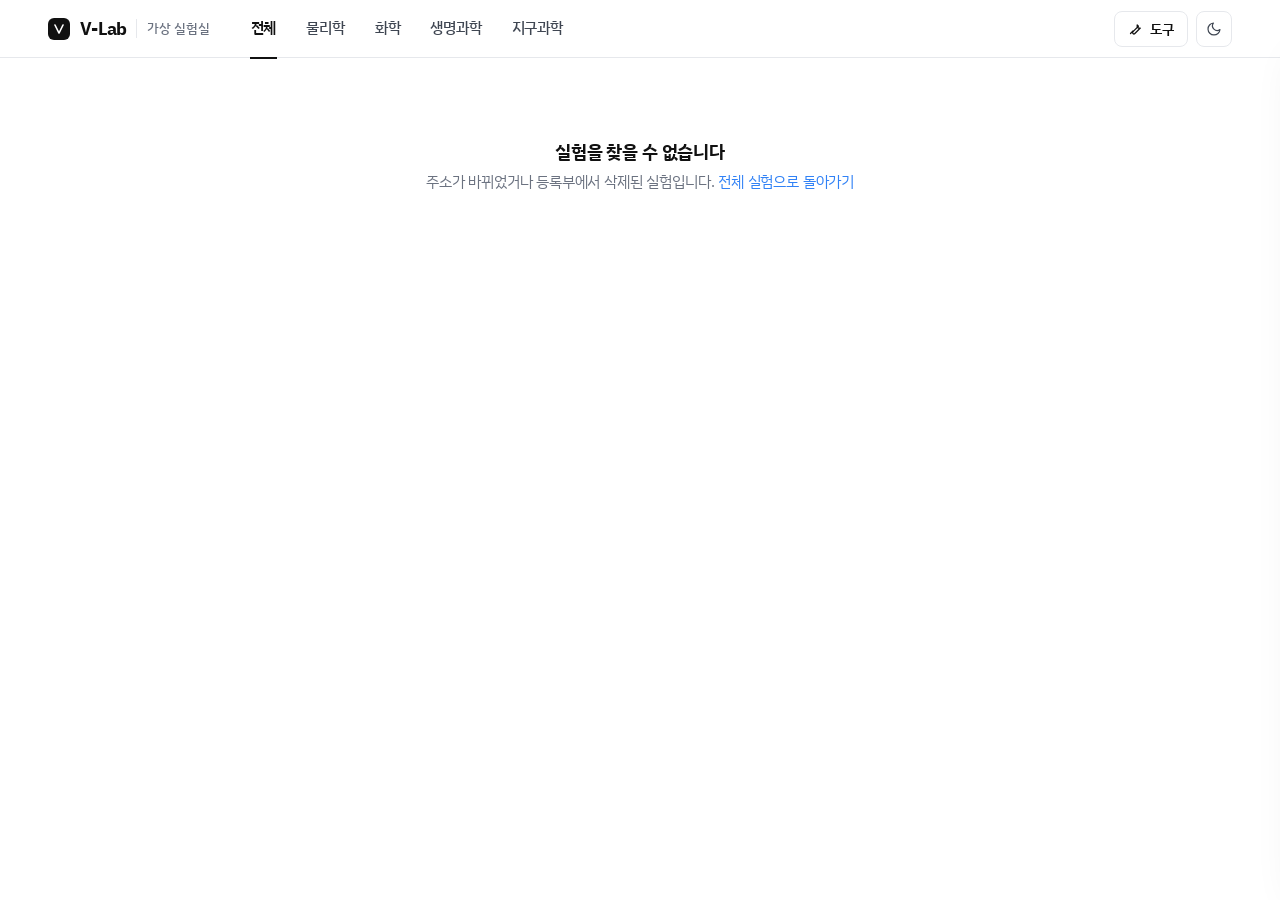
==== commit 46a8c148: "뷰어: 같은 과목의 모든 실험을 한 줄 탭으로 표시, 엔트로피 실험 제작자 표기 - lab.html: 실험 전환 탭에 현재 파일의 실험뿐 아니라 같은 과목의 다른 파일 실험도   " ====
--- a/lab.html
+++ b/lab.html
@@ -26,7 +26,7 @@
 
   <script>
     (function () {
-      const { D, SUBJ, I, esc, items, recent } = VL;
+      const { D, SUBJ, I, esc, items, recent, url } = VL;
       const p = new URLSearchParams(location.search);
       const lab = D.labs.find(l => l.id === p.get("id"));
       const app = document.getElementById("app");
@@ -40,6 +40,7 @@
 
       const subj = SUBJ[lab.subject] || {};
       const exps = lab.experiments || [];
+      const all = items(lab.subject);                       // 같은 과목의 모든 실험 (파일이 달라도 한 줄에 함께 표시)
       let cur = exps.length ? Math.min(Math.max(parseInt(p.get("exp") || "0", 10) || 0, 0), exps.length - 1) : null;
       const key = () => lab.id + (cur != null ? ":" + cur : "");
       const hashFor = i => (i != null ? `exp=${i}&embed` : "embed");
@@ -51,7 +52,11 @@
       app.innerHTML = `
         <div class="sub" data-subject="${esc(lab.subject)}">
           <div class="bc"><a href="index.html#/s/${esc(lab.subject)}">${I.back}<i></i>${esc(subj.name || "")}</a><em>/</em><span id="labTitle">${esc(lab.title)}</span></div>
-          <div class="etabs" id="etabs">${exps.map((e, i) => `<button data-i="${i}" class="${i === cur ? "on" : ""}">${i + 1}. ${esc(e.title)}</button>`).join("")}</div>
+          <div class="etabs" id="etabs">${all.map((it, k) => {
+            const mine = it.lab.id === lab.id, n = it.lab.experiments && it.lab.experiments.length > 1 ? `${it.exp + 1}. ` : "";
+            const sep = k > 0 && all[k - 1].lab.id !== it.lab.id ? `<i class="sep" title="${esc(it.lab.title)}"></i>` : "";
+            return `${sep}<button data-key="${esc(it.key)}" data-lab="${esc(it.lab.id)}" data-i="${it.exp != null ? it.exp : ""}" class="${mine && it.exp === cur ? "on" : ""}" title="${esc(it.lab.title)}${it.lab.author ? " · " + esc(it.lab.author) : ""}">${n}${esc(it.title)}</button>`;
+          }).join("")}</div>
           <div class="r">
             <button class="ic hide-sm" id="btnInfo" title="실험 정보">${I.info}</button>
             <button class="ic" id="btnFull" title="전체화면">${I.full}</button>
@@ -83,18 +88,23 @@
       function select(i) {
         cur = i;
         try { fr.contentWindow.location.hash = hashFor(i); } catch (e) { fr.src = lab.file + "#" + hashFor(i); }
-        document.querySelectorAll("#etabs button, #ilist button").forEach(b => b.classList.toggle("on", +b.dataset.i === i));
+        document.querySelectorAll("#etabs button").forEach(b => b.classList.toggle("on", b.dataset.lab === lab.id && +b.dataset.i === i));
+        document.querySelectorAll("#ilist button").forEach(b => b.classList.toggle("on", +b.dataset.i === i));
         const u = new URL(location.href); u.searchParams.set("exp", i); history.replaceState(null, "", u);
         document.getElementById("btnExt").href = standaloneUrl();
         document.querySelector(".open-new").href = standaloneUrl();
         document.title = `${exps[i].title} · ${lab.title} · V-Lab`;
         recent.push(key());
-        const tab = document.querySelector(`#etabs button[data-i="${i}"]`); if (tab) tab.scrollIntoView({ block: "nearest", inline: "nearest" });
+        const tab = document.querySelector(`#etabs button.on`); if (tab) tab.scrollIntoView({ block: "nearest", inline: "nearest" });
       }
-      document.querySelectorAll("#etabs button, #ilist button").forEach(b => b.addEventListener("click", () => select(+b.dataset.i)));
+      document.querySelectorAll("#etabs button").forEach(b => b.addEventListener("click", () => {
+        if (b.dataset.lab === lab.id) { if (cur != null) select(+b.dataset.i); }
+        else { const it = all.find(x => x.key === b.dataset.key); if (it) location.href = url(it); }   // 다른 파일의 실험이면 그 파일로 이동
+      }));
+      document.querySelectorAll("#ilist button").forEach(b => b.addEventListener("click", () => select(+b.dataset.i)));
       document.title = (cur != null ? exps[cur].title + " · " : "") + lab.title + " · V-Lab";
       recent.push(key());
-      if (cur != null) { const t = document.querySelector(`#etabs button[data-i="${cur}"]`); if (t) t.scrollIntoView({ inline: "nearest" }); }
+      { const t = document.querySelector("#etabs button.on"); if (t) t.scrollIntoView({ inline: "nearest" }); }
 
       // 정보 패널
       const info = document.getElementById("info");
--- a/assets/css/site.css
+++ b/assets/css/site.css
@@ -124,6 +124,7 @@
 .etabs button:hover { color: var(--text-2); }
 .etabs button.on { color: var(--text); font-weight: 600; }
 .etabs button.on::after { content: ""; position: absolute; left: 10px; right: 10px; bottom: -1px; height: 2px; background: var(--text); }
+.etabs .sep { flex: none; width: 1px; background: var(--line); margin: 16px 6px; }
 .sub .r { margin-left: auto; display: flex; gap: 6px; flex: none; }
 .frame { flex: 1; min-height: 0; display: flex; position: relative; }
 .frame iframe { flex: 1; width: 100%; height: 100%; border: 0; background: #fff; }
@@ -184,7 +185,7 @@
 .tools-backdrop { position: fixed; left: 0; right: 0; top: var(--top-h); bottom: 0; z-index: 19; display: none; }
 .tools-backdrop.open { display: block; }
 .tools {
-  position: fixed; top: var(--top-h); right: 0; bottom: 0; width: 480px; max-width: 100%; z-index: 21; background: var(--bg); border-left: 1px solid var(--line);
+  position: fixed; top: var(--top-h); right: 0; bottom: 0; width: 700px; max-width: 100%; z-index: 21; background: var(--bg); border-left: 1px solid var(--line);
   box-shadow: -12px 0 40px rgba(0,0,0,.08); transform: translateX(104%); transition: transform .22s ease; display: flex; flex-direction: column;
 }
 .tools.open { transform: none; }
@@ -197,7 +198,7 @@
 .tl-row { display: flex; gap: 8px; align-items: center; flex-wrap: wrap; margin-bottom: 10px; }
 .tl-row input, .tl-sel, .tl-search, .tl-expr { height: 36px; padding: 0 10px; border: 1px solid var(--line); border-radius: 8px; background: var(--panel); color: var(--text); font: inherit; font-size: 14px; outline: 0; min-width: 0; flex: 1; }
 .tl-row input:focus, .tl-search:focus, .tl-expr:focus { border-color: var(--text); }
-.tl-expr { font-family: var(--mono); font-size: 15px; }
+.tl-expr { font-family: var(--mono); font-size: 17px; width: 100%; height: 44px; margin-bottom: 8px; }
 .tl-sel { flex: none; }
 .tl-hint { font-size: 12.5px; color: var(--muted); }
 .tl-sub { font-size: 12.5px; font-weight: 600; color: var(--muted); margin: 14px 0 8px; }
@@ -213,6 +214,20 @@
 .tl-keys button small { font-size: 9.5px; color: var(--muted); font-family: var(--font); }
 .tl-keys button:hover { background: var(--bg-2); }
 .tl-keys .tl-toggle { font-family: var(--font); color: var(--text-2); }
+.tl-pad { display: grid; grid-template-columns: repeat(6, 1fr); gap: 6px; }
+.tl-pad button { height: 44px; border: 1px solid var(--line); border-radius: 9px; background: var(--panel); font-family: var(--mono); font-size: 14px; color: var(--text); }
+.tl-pad button:hover { background: var(--bg-2); }
+.tl-pad button:active { transform: scale(.97); }
+.tl-pad button.num { font-size: 18px; font-weight: 500; }
+.tl-pad button.ctl { color: #E5484D; }
+.tl-pad button.const { color: var(--accent); font-size: 12.5px; }
+.tl-pad button.eq { background: var(--text); color: var(--bg); border-color: var(--text); font-size: 20px; }
+.tl-pad button.on { background: var(--accent); color: #fff; border-color: var(--accent); }
+.tl-result { position: relative; }
+.tl-ans { font-size: 12px; color: var(--muted); font-family: var(--font); position: absolute; right: 12px; bottom: 8px; }
+.tl-chem { border: 1px solid var(--line); border-radius: 10px; padding: 10px 14px; margin-bottom: 12px; background: var(--bg-2); }
+.tl-chem summary { cursor: pointer; font-weight: 600; font-size: 14.5px; }
+.tl-chem[open] summary { margin-bottom: 10px; }
 .tl-hist { margin-top: 10px; display: flex; flex-direction: column; gap: 4px; }
 .tl-hist div { display: flex; justify-content: space-between; gap: 10px; font-family: var(--mono); font-size: 12.5px; color: var(--muted); padding: 4px 6px; border-radius: 6px; cursor: pointer; }
 .tl-hist div:hover { background: var(--bg-2); }
@@ -226,17 +241,28 @@
 .tl-card .tl-row + .tl-row { margin-top: 8px; }
 .tl-out { font-family: var(--mono); font-size: 13.5px; color: var(--accent); margin-top: 8px; min-height: 18px; word-break: break-all; }
 .tl-out:empty { display: none; }
-.tl-toc { display: flex; flex-wrap: wrap; gap: 6px; margin-bottom: 14px; }
-.tl-toc a { font-size: 12.5px; padding: 4px 10px; border: 1px solid var(--line); border-radius: 999px; color: var(--text-2); }
-.tl-toc a:hover { border-color: var(--text); color: var(--text); }
-.tl-sec { margin-bottom: 24px; overflow-x: auto; }
-.tl-sec h4 { font-size: 15px; font-weight: 600; margin: 0 0 8px; padding-top: 4px; }
+.tl-sec { margin-bottom: 8px; border: 1px solid var(--line); border-left: 4px solid var(--sc); border-radius: 10px; background: var(--panel); }
+.tl-sec summary { list-style: none; cursor: pointer; display: flex; align-items: center; gap: 10px; padding: 11px 14px; font-size: 14.5px; font-weight: 600; user-select: none; }
+.tl-sec summary::-webkit-details-marker { display: none; }
+.tl-sec summary i { flex: none; width: 9px; height: 9px; border-radius: 50%; background: var(--sc); }
+.tl-sec summary span { flex: 1; min-width: 0; }
+.tl-sec summary em { font-style: normal; font-size: 12px; font-weight: 500; color: var(--muted); }
+.tl-sec summary::after { content: ""; width: 8px; height: 8px; border-right: 2px solid var(--muted); border-bottom: 2px solid var(--muted); transform: rotate(45deg); margin: -4px 4px 0 0; transition: transform .15s; flex: none; }
+.tl-sec[open] summary::after { transform: rotate(-135deg); margin-top: 4px; }
+.tl-sec summary:hover { background: color-mix(in srgb, var(--sc) 6%, var(--panel)); border-radius: 0 10px 10px 0; }
+.tl-sec[open] summary { border-bottom: 1px solid var(--line-2); position: sticky; top: -16px; background: var(--panel); z-index: 1; border-radius: 0 10px 0 0; }
+.tl-sec-body { padding: 10px 10px 6px; overflow-x: auto; }
+.tl-sec .tl-table th { background: color-mix(in srgb, var(--sc) 7%, var(--panel)); color: var(--text-2); }
+.tl-sec .tl-table tr:last-child td { border-bottom: 0; }
+.tl-pad button.press { background: var(--bg-2); transform: scale(.94); }
+.tl-pad button.eq.press { background: var(--text-2); }
 .tl-note { font-size: 12.5px; color: var(--muted); margin: 0 0 8px; line-height: 1.5; }
-.tl-table { width: 100%; border-collapse: collapse; font-size: 13px; }
-.tl-table th, .tl-table td { text-align: left; padding: 6px 8px; border-bottom: 1px solid var(--line-2); vertical-align: top; line-height: 1.45; }
-.tl-table td:first-child { white-space: nowrap; }
-.tl-table th { color: var(--muted); font-weight: 600; font-size: 11.5px; white-space: nowrap; }
+.tl-table { width: auto; min-width: 100%; border-collapse: collapse; font-size: 13px; }
+.tl-table th, .tl-table td { text-align: left; padding: 6px 8px; border-bottom: 1px solid var(--line-2); vertical-align: top; line-height: 1.45; white-space: nowrap; }
+.tl-table td.wrap { white-space: normal; min-width: 180px; }
+.tl-table th { color: var(--muted); font-weight: 600; font-size: 11.5px; white-space: normal; vertical-align: bottom; }
 .tl-table td:nth-child(n+2) { font-family: var(--mono); font-size: 12.5px; }
+.tl-table td.txt { font-family: var(--font); font-size: 13px; }
 .tl-codon td { font-family: var(--mono) !important; font-size: 11.5px !important; padding: 5px 6px; }
 .tl-codon td div { white-space: nowrap; }
 .tl-codon td b { font-weight: 600; font-family: var(--font); }
